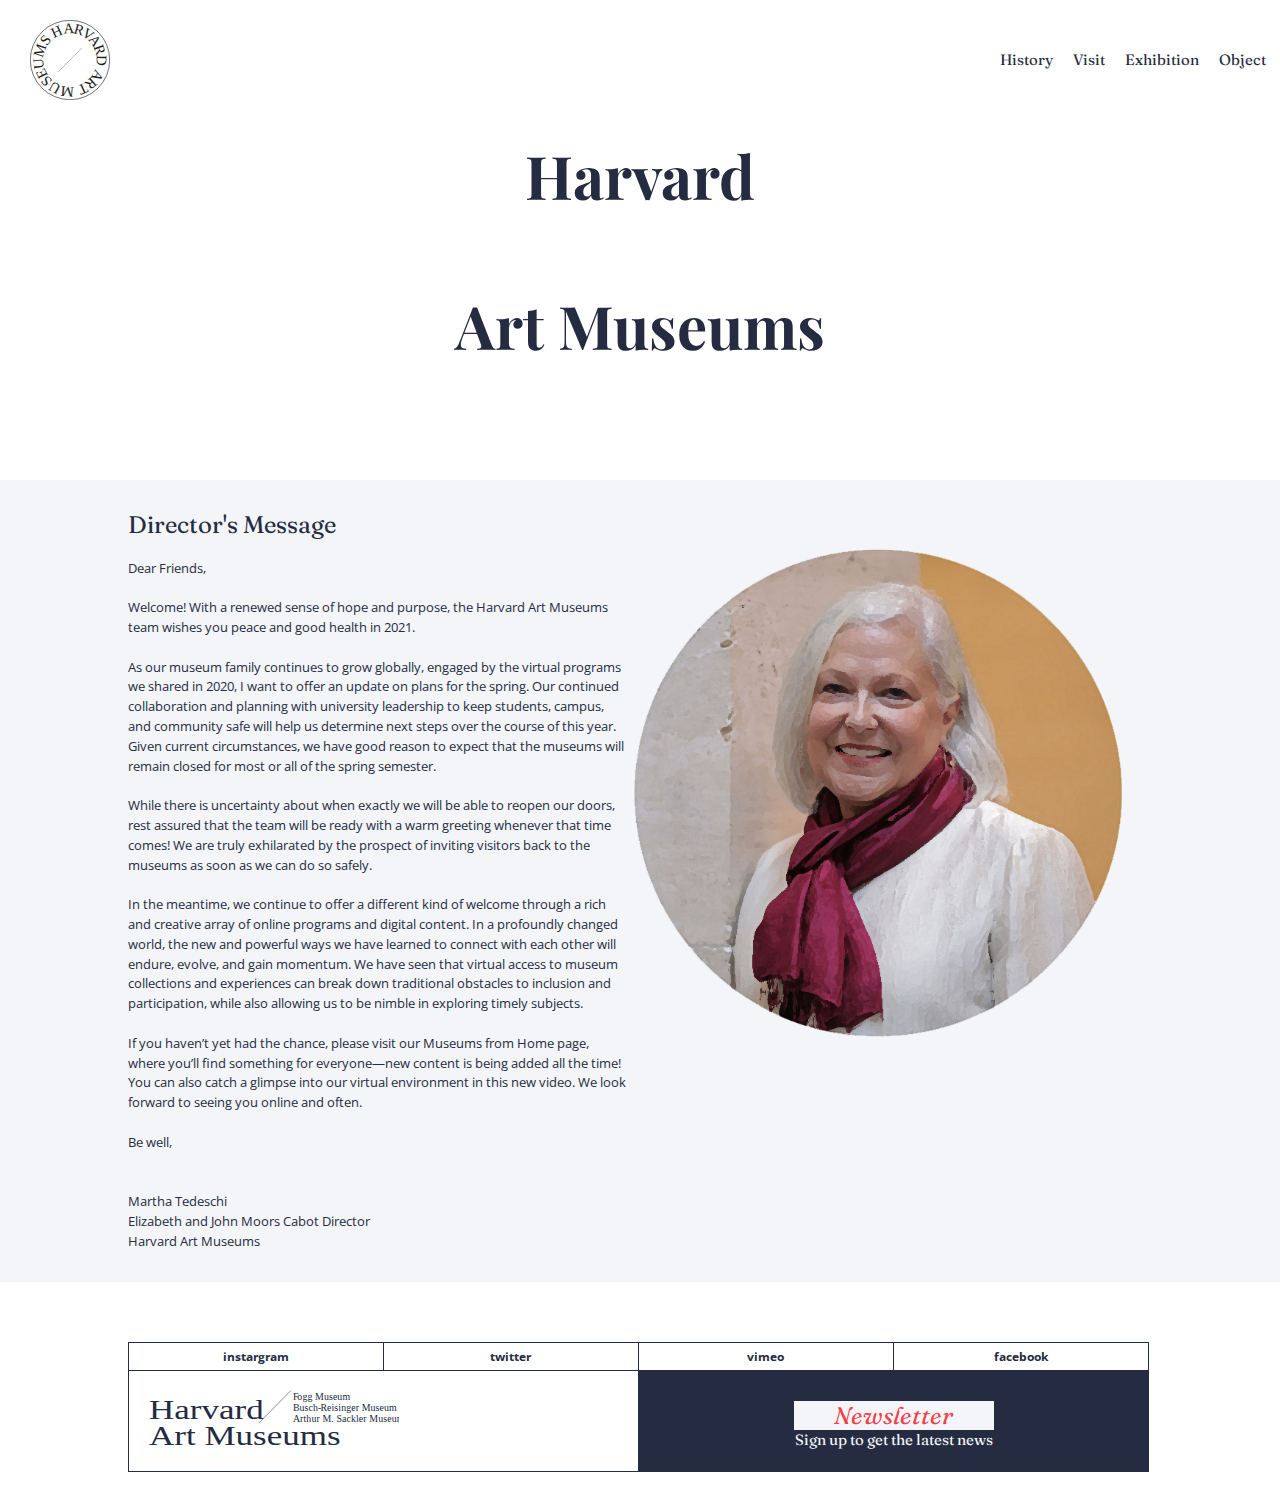
==== index.html @ 417ac612 "210504 평가파일" ====
<!DOCTYPE html>
<html lang="en">

<head>
    <meta charset="UTF-8">
    <meta http-equiv="X-UA-Compatible" content="IE=edge">
    <meta name="viewport" content="width=device-width, initial-scale=1.0">
    <title>Harvard Art Museums</title>
    <!-- css 링크 -->
    <link rel="stylesheet" href="css/common.css">
    <link rel="stylesheet" href="css/main.css">
</head>
<body>
    <div id="header_wrap">
        <header class="main_header">
            <div id="title">
                <a href="index.html"><img src="images/top_logo.svg" alt="Harvard Art Museums"></a>
            </div>
            <nav class="nav_wrap">
                <ul class="gnb">
                    <li><a href="pages/history.html">History</a></li>
                    <li><a href="pages/visit.html">Visit</a></li>
                    <li><a href="pages/exhibition.html">Exhibition</a></li>
                    <li><a href="pages/object.html">Object</a></li>
                </ul>
                <div class="trigger">
                    <a href="#" class="mobile hamburger">
                        <img src="images/bars-solid.svg" alt="햄버거바">
                    </a>
                    <a href="#" class="mobile close">
                        <img src="images/times-solid.svg" alt="닫기">
                    </a>
                </div>
            </nav>
        </header>
    </div>
    <div id="content_wrap">
        <div id="main_content">
            <div class="logo_wrap">
                <div class="main_logo">
                    <div class="logo">
                        <h1>Harvard </h1>
                        <a href="pages/object.html">
                            <div class="main_img">
                                <!-- <a href="pages/object.html">
                                    <div class="img_obj">
                                        <img src="" alt="">
                                    </div>
                                </a> -->
                            </div>
                        </a>
                        <h1>Art Museums</h1>
                    </div>
                </div>
            
            </div>
            <div class="intro_wrap">
                <div class="message">
                    <div class="message_txt">
                        <h2>Director's Message</h2>
                        <p>Dear Friends,<br><br>
                            Welcome! With a renewed sense of hope and purpose, the Harvard Art Museums team wishes you
                            peace and good health in 2021.<br><br>
                            As our museum family continues to grow globally, engaged by the virtual programs we shared
                            in 2020, I want to offer an update on plans for the spring. Our continued collaboration and
                            planning with university leadership to keep students, campus, and community safe will help
                            us determine next steps over the course of this year. Given current circumstances, we have
                            good reason to expect that the museums will remain closed for most or all of the spring
                            semester.<br><br>
                            While there is uncertainty about when exactly we will be able to reopen our doors, rest
                            assured that the team will be ready with a warm greeting whenever that time comes! We are
                            truly exhilarated by the prospect of inviting visitors back to the museums as soon as we can
                            do so safely.<br><br>
                            In the meantime, we continue to offer a different kind of welcome through a rich and
                            creative array of online programs and digital content. In a profoundly changed world, the
                            new and powerful ways we have learned to connect with each other will endure, evolve, and
                            gain momentum. We have seen that virtual access to museum collections and experiences can
                            break down traditional obstacles to inclusion and participation, while also allowing us to
                            be nimble in exploring timely subjects.<br><br>
                            If you haven’t yet had the chance, please visit our Museums from Home page, where you’ll
                            find something for everyone—new content is being added all the time! You can also catch a
                            glimpse into our virtual environment in this new video. We look forward to seeing you online
                            and often.<br><br>
                            Be well,<br><br><br>
                            Martha Tedeschi<br>
                            Elizabeth and John Moors Cabot Director<br>
                            Harvard Art Museums</p>
                    </div>
                    <div class="message_img">
                        <img src="images/director.png" alt="미술관장">
                    </div>
                </div>
            </div>
        </div>
    </div>
    <div id="footer_wrap">
        <footer id="main_footer">
            <ul class="sns">
                <li><a href="https://www.instagram.com/harvardartmuseums/">instargram</a></li>
                <li><a href="https://twitter.com/harvartmuseums">twitter</a></li>
                <li><a href="https://vimeo.com/harvardartmuseums/videos">vimeo</a></li>
                <li><a href="https://www.facebook.com/harvardartmuseums">facebook</a></li>
            </ul>
            <div class="bottom_info">
                <div class="bottom_left">
                <img src="images/bottom_logo.svg" alt="로고">
                </div>
                <div class="bottom_right">
                    <div class="newsletter_box">
                        <a href="#">Newsletter</a>
                    </div> 
                    <p>Sign up to get the latest news</p>  
                </div>
            </div>
        </footer>
    </div>

    <!-- 모바일메뉴 -->
    <div class="mobile_menu">
        <ul class="mobile_gnb">
            <li><a href="pages/history.html">History</a></li>
            <li><a href="pages/visit.html">Visit</a></li>
            <li><a href="pages/exhibition.html">Exhibition</a></li>
            <li><a href="pages/object.html">Object</a></li>
        </ul>
    </div>



    <script src="js/jquery-3.6.0.min.js"></script>
    <script src="js/common.js"></script>
    <script src="js/main.js"></script>
    
</body>

</html>
---- css/common.css ----
@charset "UTF-8";
@import url(reset.css); 
/* gnb메뉴 / 소개 헤더 폰트 */
@import url('https://fonts.googleapis.com/css2?family=Fraunces:ital@1&display=swap');
/* 비주얼텍스트 폰트 */
@import url('https://fonts.googleapis.com/css2?family=Playfair+Display:ital,wght@1,500&display=swap');
/* 기본 폰트 */
@import url('https://fonts.googleapis.com/css2?family=Open+Sans&display=swap');
*, a {
    color: #252c41;
}

p {
    font-family: 'Open Sans', sans-serif;
}

/* 헤더 */
#header_wrap {
    width: 100%;
}

.main_header {
    width: 100%;
    height: 120px;
    overflow: hidden;
    margin: 0  auto;
}

.main_header > #title {
    float: left;
    width: 80px;
    height: 80px;
    margin-top: 20px;
    margin-left: 30px;
}

.main_header > #title:hover {
    animation: rint 10s linear none infinite alternate;
    transform-origin: 50% 50%;
}
    
@keyframes rint {
    100% {
        transform: rotate(360deg);
    }
}

.main_header > .nav_wrap {
    float: right;
    margin-top: 20px;
}
.nav_wrap > .gnb {
    overflow: hidden;
    width: 300px;
    display: block;
}

.gnb > li {
    float: left;
    margin-top: 30px;
    margin-left: 20px;
}

.gnb a {
    font-family: 'Fraunces', serif;
    font-size: 15px;
}

.gnb a:hover {
    color: #f1404b;
}

.nav_wrap .trigger {
    float: right;
    width: 25px;
    text-align: right;
    padding-top: 30px;
    margin-right: 30px;
    display: none;
}

.nav_wrap .trigger .close {
    display: none;
}

/* 모바일 메뉴 */
.mobile_menu {
    display: none;
    background: #f4f5f9;
    height: 100vh;
    width: 100vw;
    /* overflow: hidden;  
    position: fixed;    */
    top: 120px;
}

.mobile_menu .mobile_gnb {
    background: #f4f5f9;
    height: 100vh;
    width: 100vw;
    margin: 0 auto;
}

.mobile_gnb li {
    background: #f4f5f9;
    text-align: center;
    margin: 0px auto;
    padding: 50px;
    
}

.mobile_gnb a {
    font-family: 'Fraunces', serif;
    font-size: 3em;
    color: #252c41;
}

.mobile_gnb a:hover {
    color: #f1404b;
}

/* 푸터 */
#footer_wrap {
    width: 100%;
    margin: 20px auto;
}

#main_footer {
    width: 1024px;
    margin: 20px auto;
    padding: 10px;
    height: auto;
    overflow: hidden;
}

#main_footer > .sns {
    width: 1024px;
    float: left;
    overflow: hidden;
    margin-top: 30px;
}

.sns > li {
    font-family: 'Open Sans', sans-serif;
    font-weight: bold;
    float: left;
    width: 24.8%;
    text-align: center;
    border: 1px solid #252c41;
    padding: 5px 0;
}

#main_footer .sns a {
    display: block;
    color: #252c41;
}

.sns a:hover  {
    color: #f1404b;
}

#main_footer > .bottom_info {
    width: 1024px;
    overflow: hidden;
}

.bottom_info > .bottom_left {
    float: left;
    width: 49.7%;
}

.bottom_info > .bottom_left > img {
    width: 250px;
    height: 100px;
    margin: 0px 20px;
}

.bottom_info > .bottom_right {
    float: left;
    height: 100px;
    width: 49.8%;
    background: #252c41;
    border-bottom: 1px solid #252c41;
}

.bottom_right > .newsletter_box {
    width: 200px;
    margin: 0px auto;
    padding-top: 15px;
}

.bottom_right > .newsletter_box > a {
    background: #f4f5f9;
    margin-top: 15px;
    font-family: 'Fraunces', serif;
    font-size: 2em;
    font-style: italic;
    color: #f1404b;
    text-align: center;
}

.bottom_right a {
    display: block;
    background: #f4f5f9;
    color: #f1404b;
}

.bottom_right a:hover {
    background: #f4f5f9;
    color: #f1404b;
}

.bottom_right > p {
    font-family: 'Fraunces', serif;
    background: #252c41;
    color: #f4f5f9;
    font-size: 15px;
    text-align: center;
    margin-bottom: 15px;
}    





/* 미디어 쿼리 */
@media screen and (max-width: 767px) {
    .main_header {
        min-width: 300px;
    }

    .nav_wrap .gnb {
        display: none;
    }

    .gnb ul {
        display: none;
    }

    .nav_wrap .trigger {
        display: block;
    }

    /* 푸터 */
    #main_footer {
        width: 90vw;
    }

    #main_footer > .sns {
        width: 90vw;
        float: left;
    }

    .sns > li {
        float: left;
        width: 90vw;
        text-align: center;
        padding: 5px 0;
        border-bottom: none;
        box-sizing: border-box; 
    }

    #main_footer > .bottom_info {
        width: 90vw;
        box-sizing: border-box;
        border: 1px solid #252c41;
        margin-bottom: 20px;
    }

    .bottom_info > .bottom_left {
        float: none;
        width: 90vw;
    }
    
    .bottom_info > .bottom_left > img {
        width: 100%;
        margin: 0 auto;
    }

    .bottom_info > .bottom_right {
        float: none;
        height: 100px;
        width: 90vw;
        background: #252c41;
        border-bottom: 1px solid #252c41;
    }
}

@media screen and (min-width: 768px) and (max-width: 1023px) {
    .nav_wrap .gnb {
        display: none;
    }

    .gnb ul {
        display: none;
    }

    .nav_wrap .trigger {
        display: block;
    }

        
    #main_footer {
        width: 90vw;
        margin: 0 auto;
    }
    
    #main_footer > .sns {
        width: 90vw;
        float: left;
        
    }

    .sns > li:nth-child(2),li:nth-child(3), li:nth-child(4) {
        border-left: none;
    }

    #main_footer > .bottom_info {
        width: 90vw;
        margin-bottom: 20px;
    }
    

    .bottom_info > .bottom_left {
        float: left;
        width: 49.7%;
        border-bottom: 1px solid #252c41;
        border-left: 1px solid #252c41;
        border-right: 1px solid #252c41;
    }

    
}

@media screen and (min-width: 1024px) {

    .sns > li:nth-child(2),li:nth-child(3), li:nth-child(4) {
        border-left: none;
    }

    .bottom_info > .bottom_left {
        float: left;
        width: 49.7%;
        border-bottom: 1px solid #252c41;
        border-left: 1px solid #252c41;
        border-right: 1px solid #252c41;
    }

    }
---- css/main.css ----
@charset "UTF-8";
@import url(reset.css); 

/* 메인 비주얼 이미지 및 텍스트 */
#content_wrap {
    width: 100%;
}

#main_content > .logo_wrap {
    /* width: 1024px; */
    margin: 0 auto;
}

.logo_wrap > .main_logo {
    overflow: hidden;
    margin-top: 10px;
    margin: 0 auto;
    width: 70%;
    height: auto;
}

.main_logo > .logo {
	margin: 10px auto;
	position: relative;
    padding: 5px 10px;
	text-align: center;
	/* position: absolute;
	top: 50%;
	left: 50%;
	transform: translate( -50%, -50% ); */
}

.logo .main_img {
    height: auto;
    margin: 10% auto;
    
}

.logo .main_img img {
    margin: 0 auto;
    width: auto;
    height: 500px;
}


.logo > h1 {
    text-align: center;
    font-family: 'Playfair Display', serif;
    font-size: 5em;
    font-weight: bolder;
    text-shadow: 2px 2px 2px white;
    /* line-height: 580px; */
}

/* 소개 */
#main_content > .intro_wrap {
    margin-top: 100px;
    width: 100%;
    height: auto;
    background-color: #f4f5f9;
}

/* 미술관장인사말(director's Message) */
.intro_wrap > .message {
    width: 1024px;
    margin: 0 auto;
    overflow: hidden;
}

.intro_wrap > .message > .message_txt {
    float: left;
    width: 500px;
    margin: 30px auto;
}

.intro_wrap > .message > .message_txt > h2 { 
    font-family: 'Fraunces', serif;
    font-size: 2em;
    /* text-align: center; */
    margin-bottom: 20px;
}

.intro_wrap > .message > .message_txt > p {
    font-family: 'Open Sans', sans-serif;
    font-size: 1.1em;
    line-height: 1.5em;
    margin-top: 10px;
}

.intro_wrap > .message > .message_img {
    float: left;
    width: 500px;
    margin: 0 auto;
}


/* 미디어 쿼리 */
@media screen and (max-width: 767px) {

    /* 메인 비주얼 이미지 및 텍스트 */
    #main_content > .logo_wrap {
        width: 90vw;
    }

    .logo_wrap > .main_logo {
        width: 70vw;
        height: auto;
        min-width: 250px;
    }

    .logo > h1 {
        font-size: 4em;
    }

    .logo .main_img img {
        margin: 0 auto;
        width: 70%;
        height: auto;
    }

    /* 소개 */
    .intro_wrap > .message {   
        width: 90vw;
    }

    .intro_wrap > .message .message_txt {
        float: none;
        min-width: 250px;
    }

    .intro_wrap > .message .message_txt h2 {
        width: 90vw;
        margin: 0 auto;
    }

    .intro_wrap > .message .message_txt p {
        /* width: 90vw; */
        margin: 0 auto;
    }

    .intro_wrap > .message .message_img {
        float: none;
        width: 250px;
        min-width: 250px;
    }

}

@media screen and (min-width: 768px) and (max-width: 1023px) {
    /* 메인 비주얼 이미지 및 텍스트 */
    #main_content > .logo_wrap {
        /* width: 90vw; */
        min-width: fit-content;
    }

    .logo_wrap > .main_logo {
        margin-top: 10px;
        width: 70%;
        height: auto;
    }

    /* .logo .main_img {
        width: calc( 1023px - 10%);
    }    */


    .logo .main_img img {
        margin: 0 auto;
        
    }

    .logo > h1 {
        font-size: 4.5em;
        /* line-height: 200px; */
    }

    /* 소개 */
    .intro_wrap > .message {   
        width: 90vw;
    }

    .intro_wrap > .message .message_txt {
        float: none;
        width: 80vw;
    }

    .intro_wrap > .message .message_txt h2 {
        width: 90vw;
        margin: 0 auto;
    }

    .intro_wrap > .message .message_img {
        float: none;
        width: 50vw;
    }
}

@media screen and (min-width: 1024px) {
    /* 메인 비주얼 이미지 및 텍스트 */
    #main_content > .logo_wrap {
        width: 1024px;
    } 

    /* .logo .main_img {
        width: auto;
    } */

    .intro_wrap > .message .message_img {
        padding-top: 50px;
    }
}
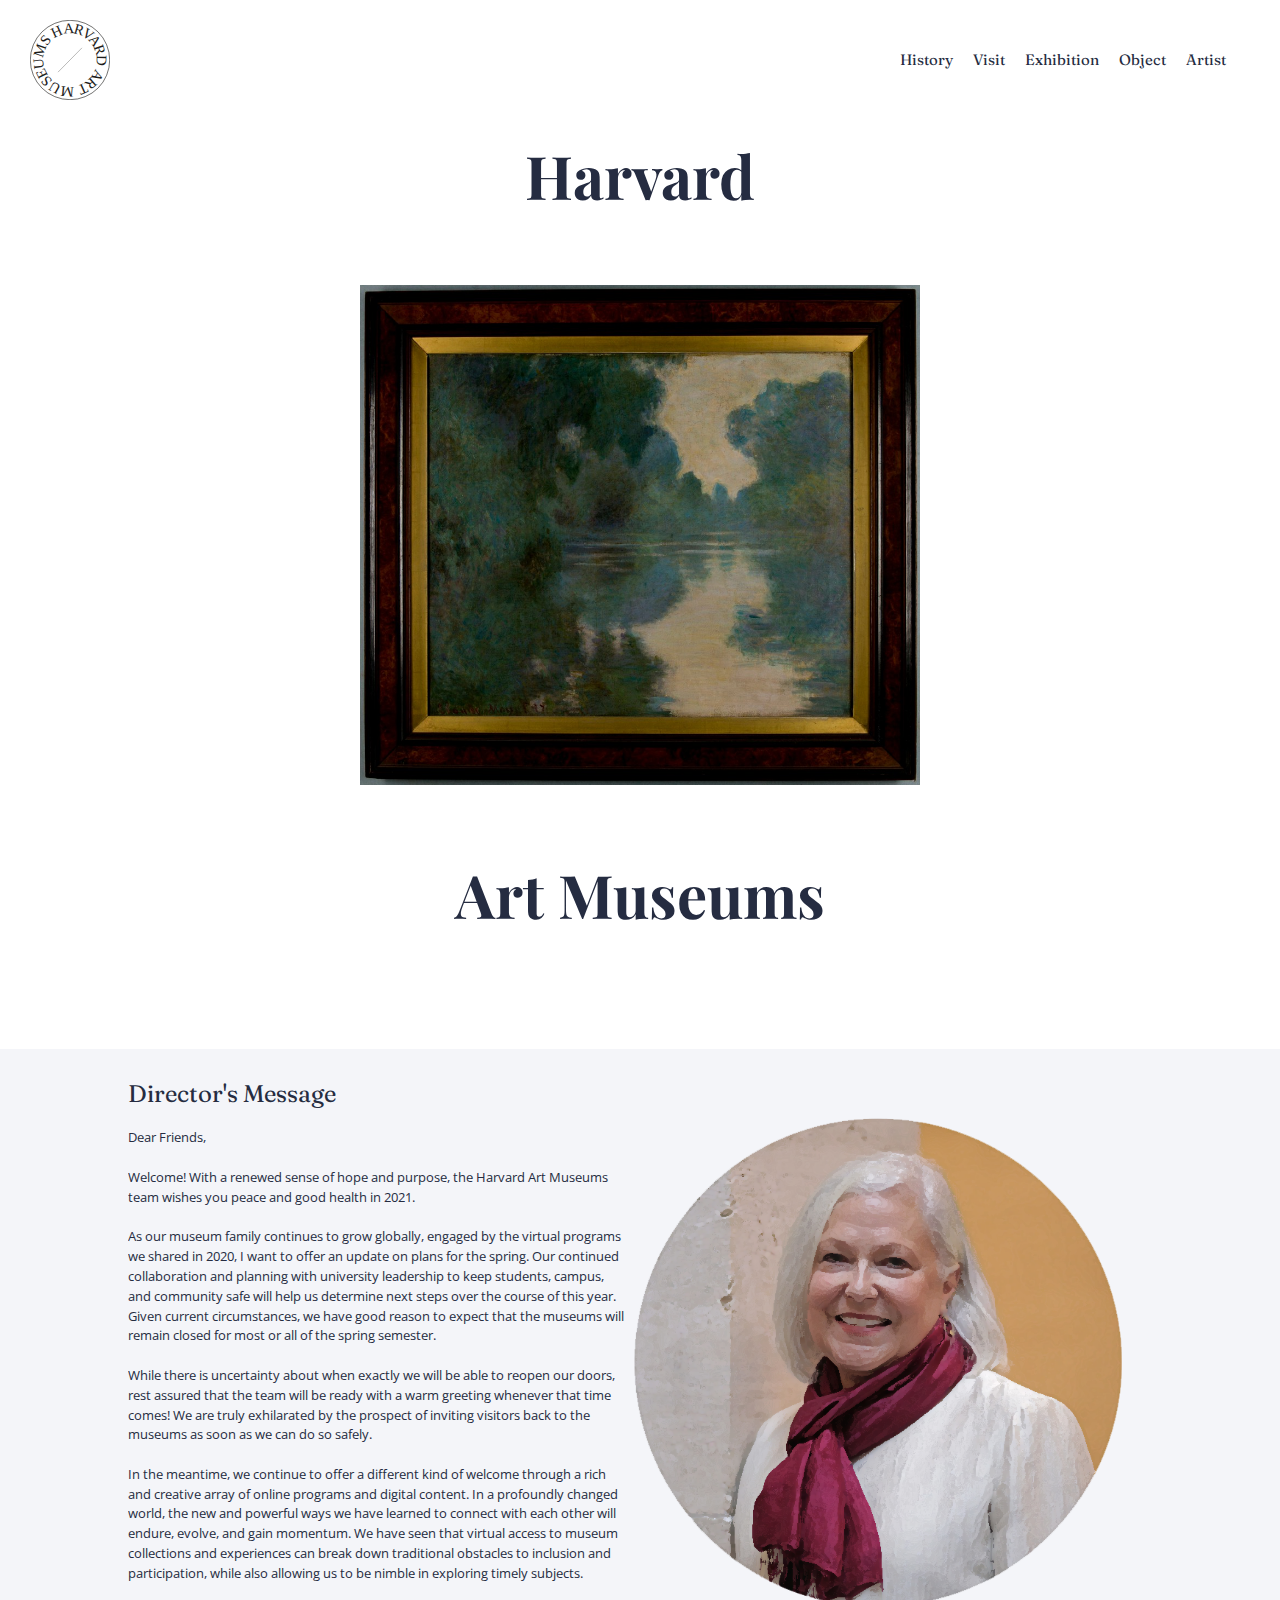
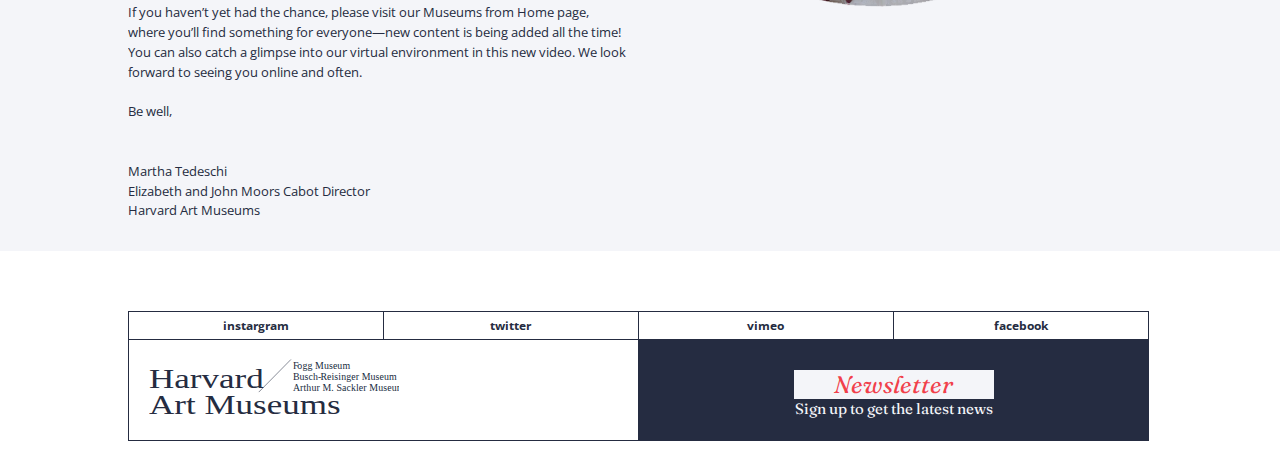
==== commit ebb07855: "210526" ====
--- a/index.html
+++ b/index.html
@@ -22,6 +22,7 @@
                     <li><a href="pages/visit.html">Visit</a></li>
                     <li><a href="pages/exhibition.html">Exhibition</a></li>
                     <li><a href="pages/object.html">Object</a></li>
+                    <li><a href="pages/artist.html">Artist</a></li>
                 </ul>
                 <div class="trigger">
                     <a href="#" class="mobile hamburger">
--- a/css/common.css
+++ b/css/common.css
@@ -51,7 +51,7 @@
 }
 .nav_wrap > .gnb {
     overflow: hidden;
-    width: 300px;
+    width: 400px;
     display: block;
 }
 
